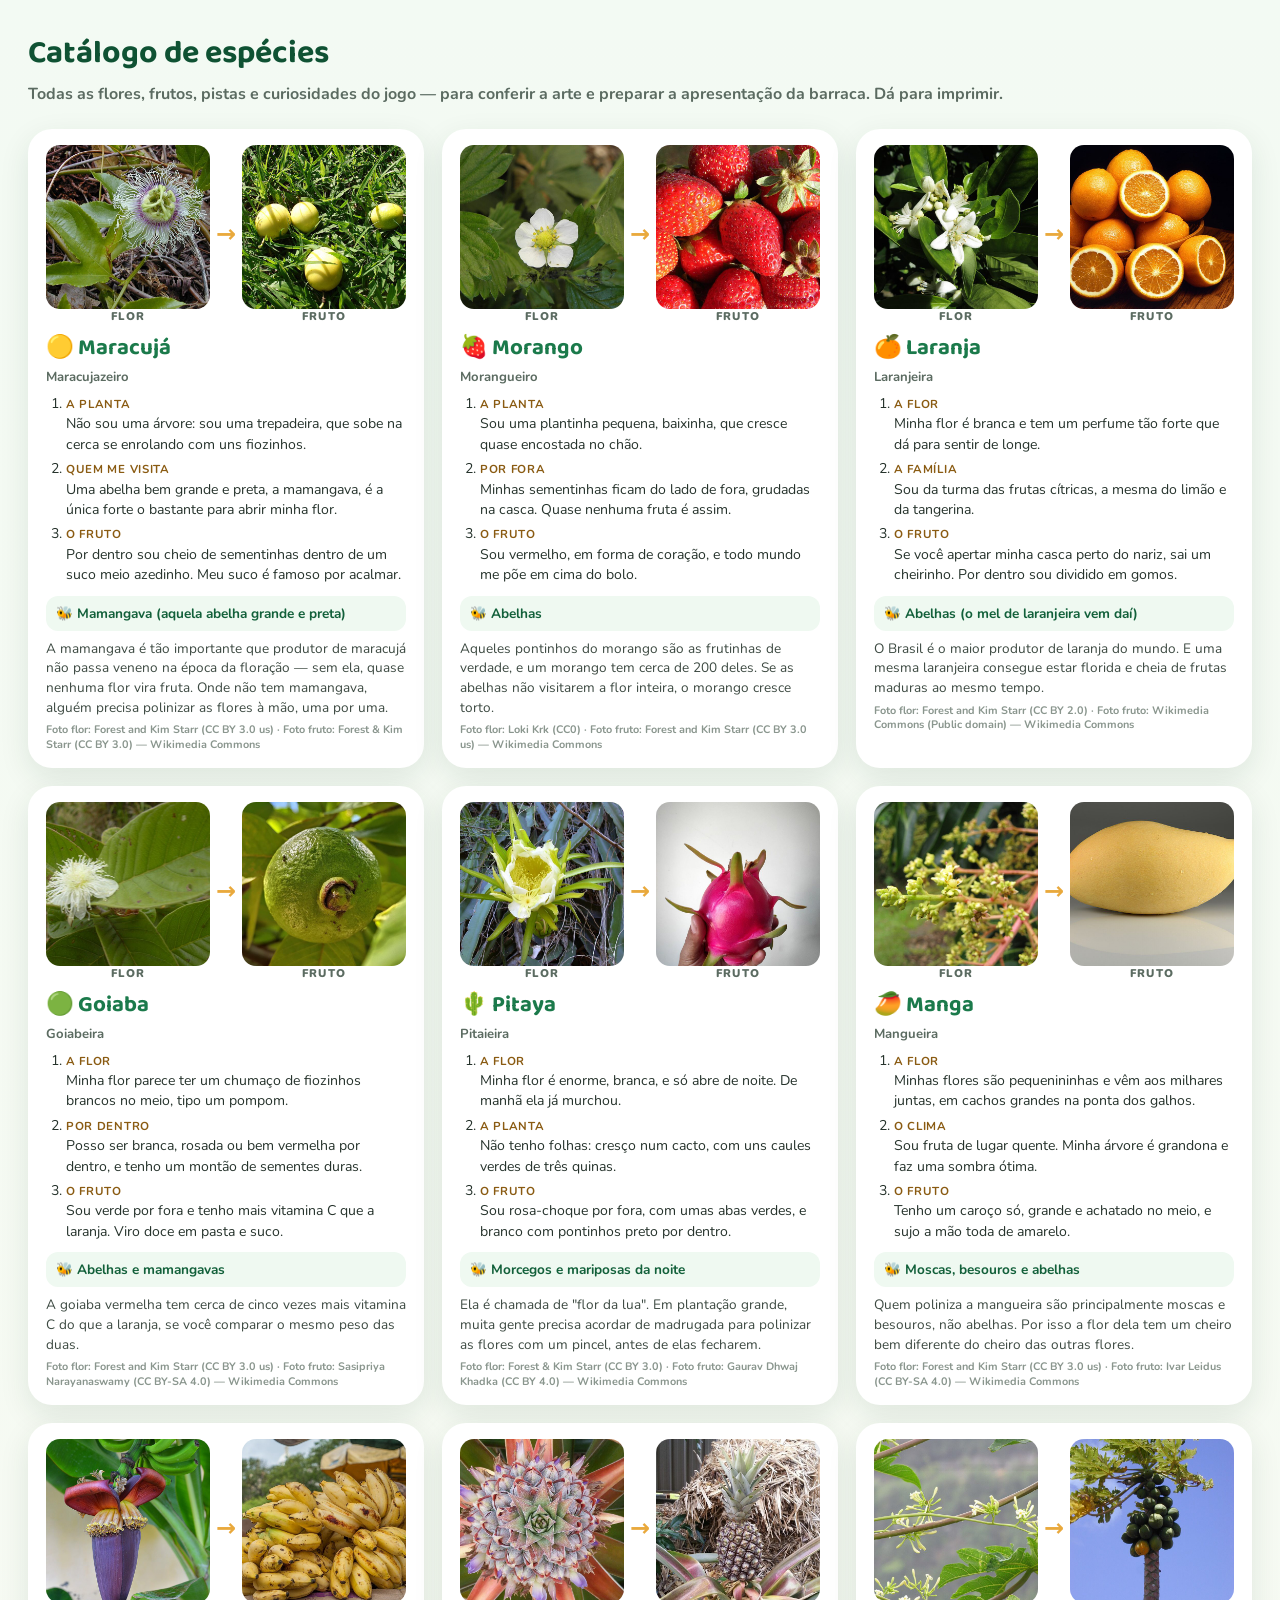
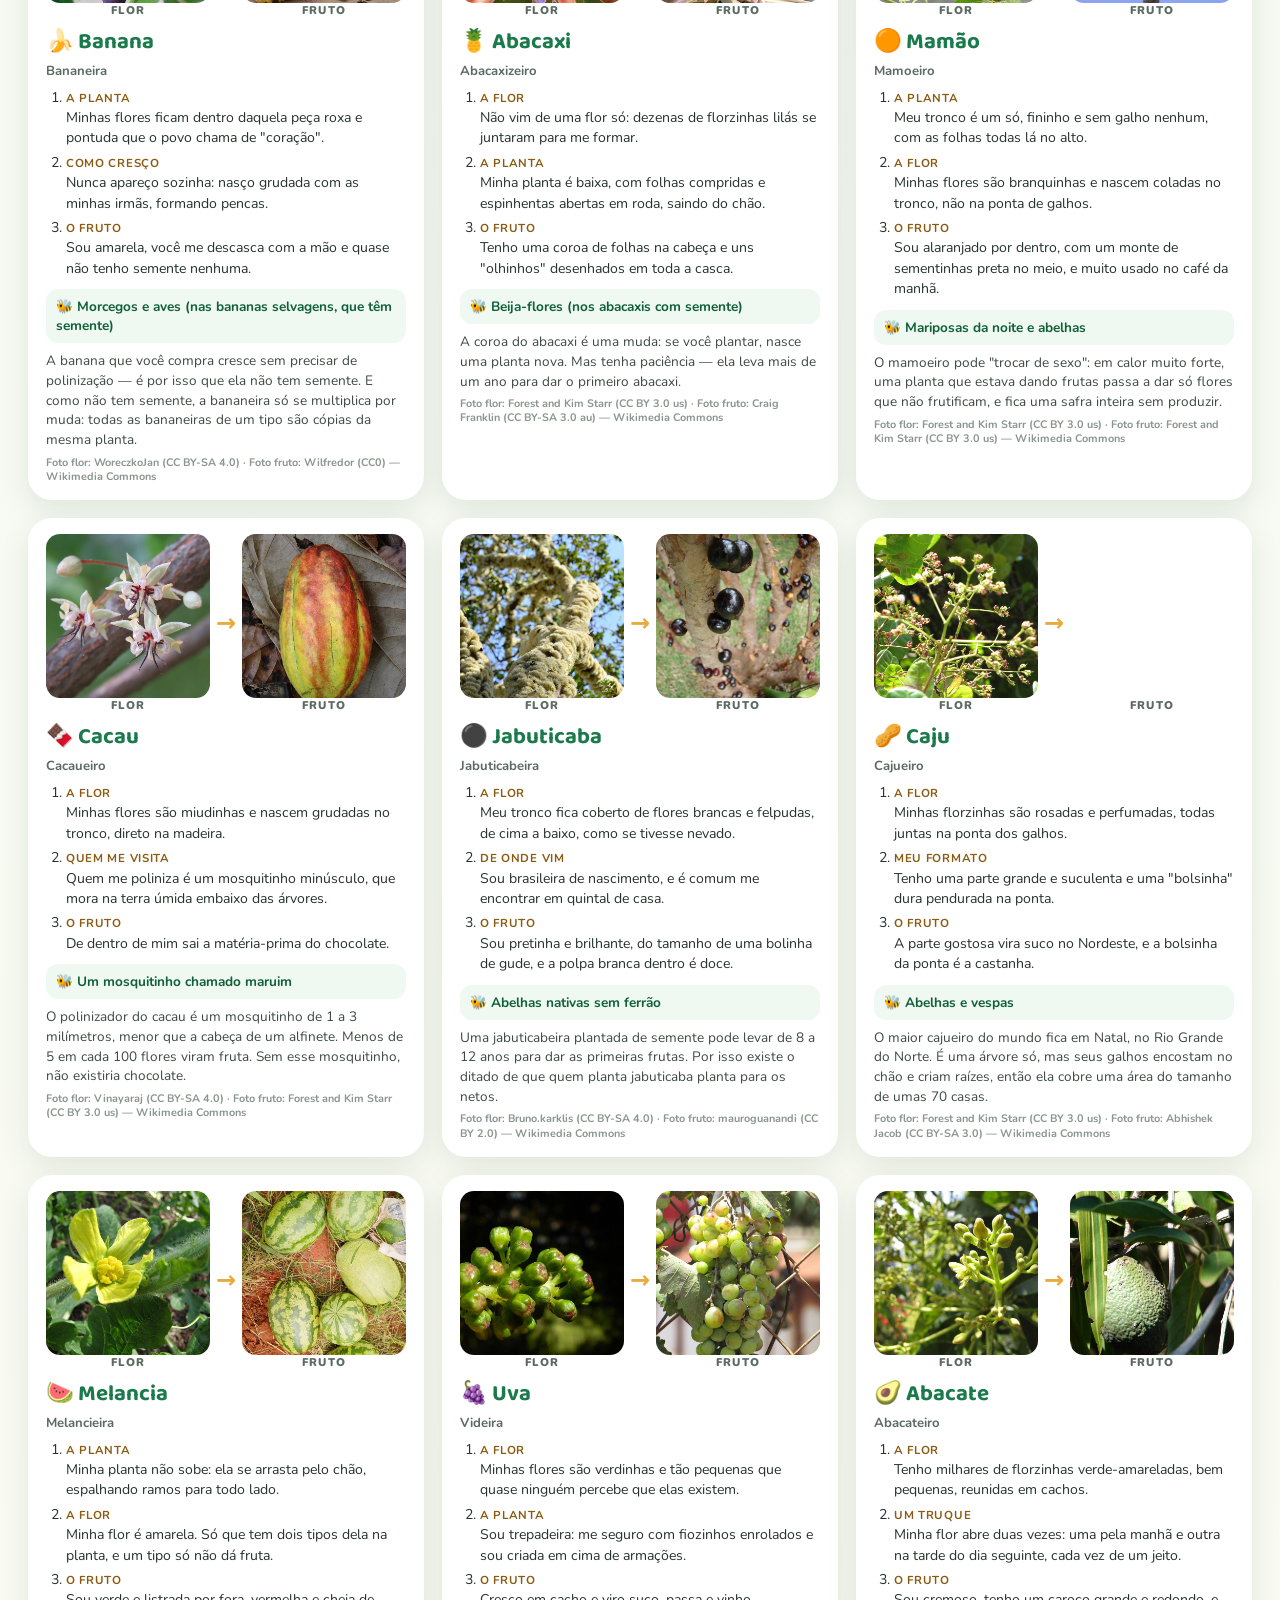
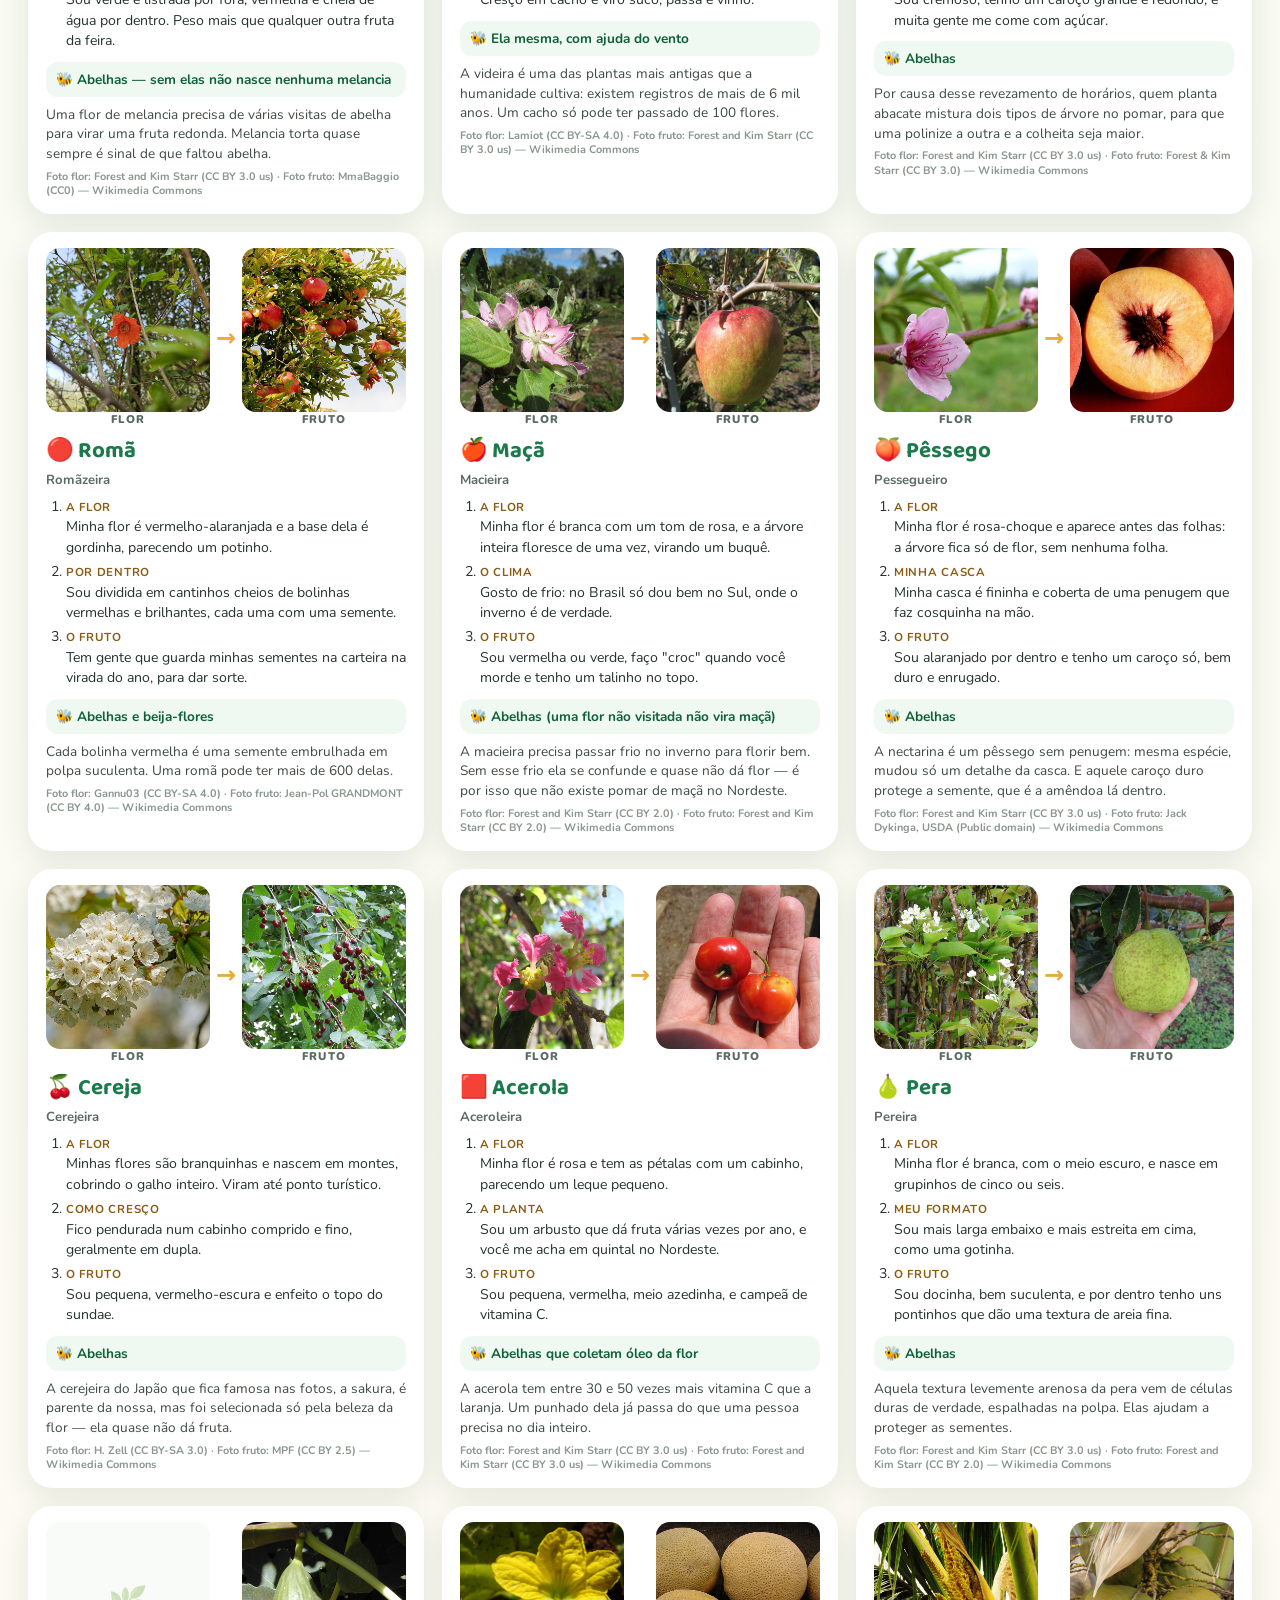
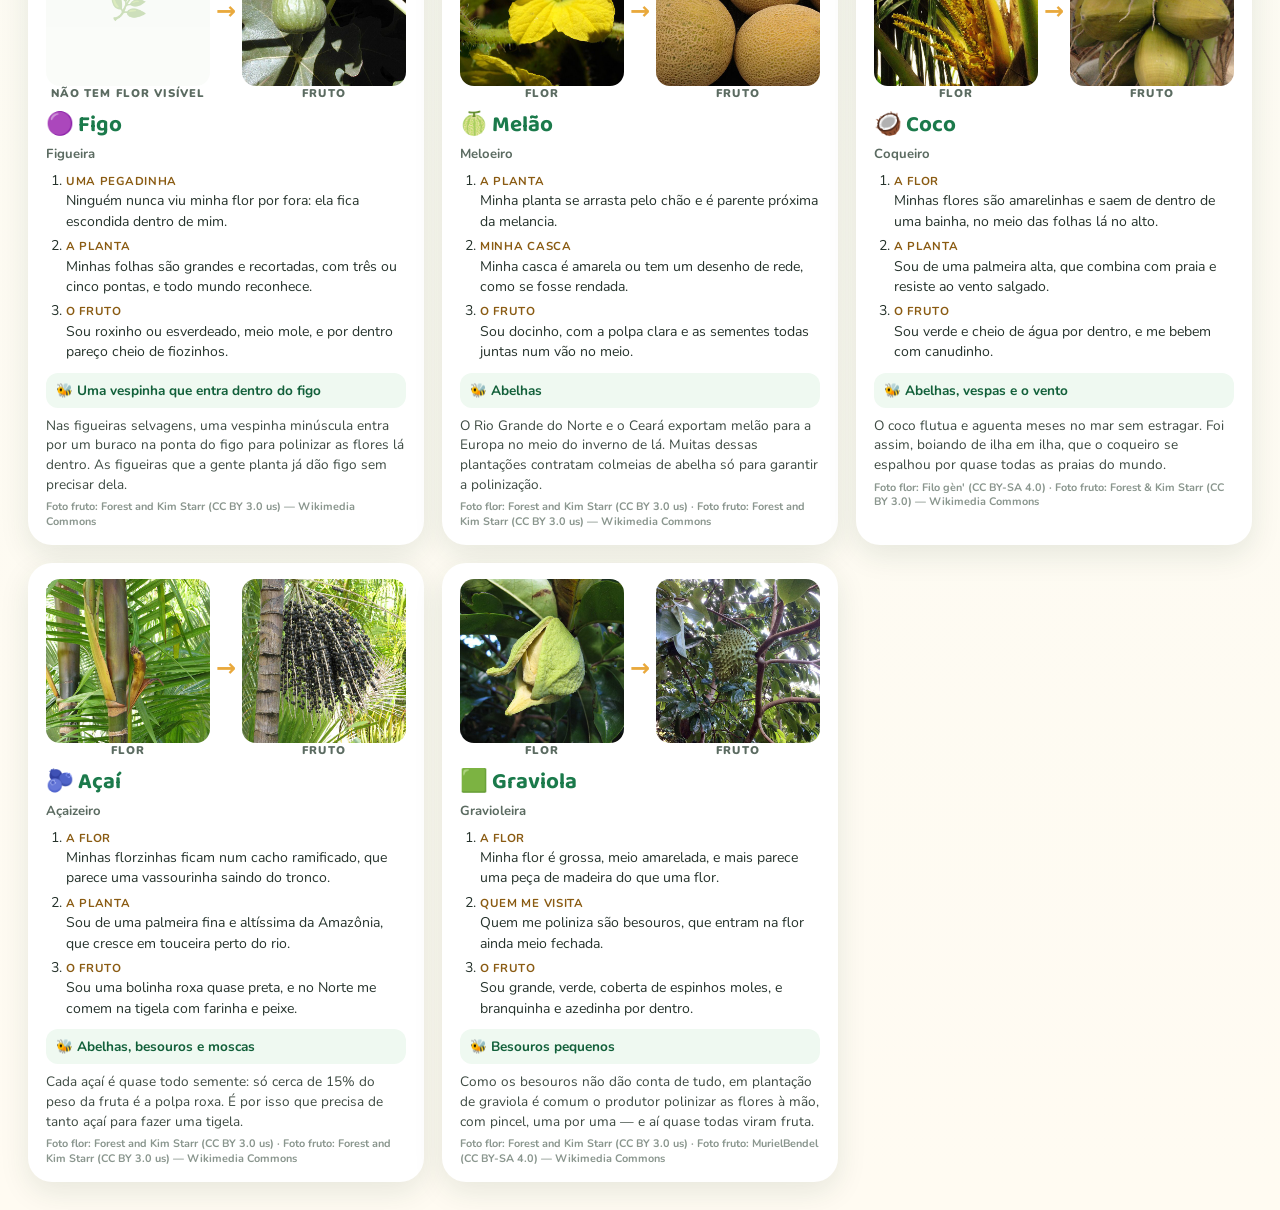
==== preview.html @ 2b6b7481 "Jogo "Que Fruto Nascerá Aqui?" Jogo educativo de fruticultura para feira escolar: o aluno vê a foto " ====
<!DOCTYPE html>
<html lang="pt-BR">
<head>
<meta charset="utf-8">
<meta name="viewport" content="width=device-width, initial-scale=1">
<title>Catálogo de espécies — Que Fruto Nascerá Aqui?</title>
<link href="https://fonts.googleapis.com/css2?family=Baloo+2:wght@600;800&family=Nunito:wght@400;700;900&display=swap" rel="stylesheet">
<style>
  body{margin:0;padding:28px;font-family:'Nunito',system-ui,sans-serif;color:#26332C;
       background:linear-gradient(180deg,#F3FAF3,#FFFBF2)}
  h1{font-family:'Baloo 2',sans-serif;color:#0F5233;margin:0 0 4px;font-size:2rem}
  .sub{color:#5B6B61;font-weight:700;margin:0 0 24px}
  .grade{display:grid;grid-template-columns:repeat(auto-fill,minmax(330px,1fr));gap:18px}
  .card{background:#fff;border-radius:24px;padding:16px 18px;box-shadow:0 10px 30px rgba(24,60,40,.10)}
  .par{display:flex;align-items:center;gap:6px}
  .par figure{margin:0;flex:1;text-align:center}
  .par svg{width:100%;height:auto;display:block}
  .par img{width:100%;aspect-ratio:1;object-fit:cover;border-radius:14px;display:block}
  .par .art-vazia{aspect-ratio:1;display:grid;place-items:center;font-size:2rem;opacity:.3;background:#EEF4EA;border-radius:14px}
  .cred{margin:6px 0 0;font-size:.68rem;color:#8A968E;font-weight:700;line-height:1.3}
  .par figcaption{font-size:.7rem;font-weight:900;letter-spacing:.1em;text-transform:uppercase;color:#5B6B61}
  .seta{font-size:1.5rem;color:#E9A93C;font-weight:900}
  h2{font-family:'Baloo 2',sans-serif;margin:6px 0 2px;color:#1B7A4B;font-size:1.4rem}
  .planta{font-size:.82rem;color:#5B6B61;font-weight:700;margin:0 0 8px}
  ol{margin:0;padding-left:20px}
  ol li{font-size:.88rem;line-height:1.45;margin-bottom:4px}
  ol li b{color:#8A5B12;font-size:.72rem;text-transform:uppercase;letter-spacing:.06em}
  .pol{margin:10px 0 0;font-size:.85rem;background:#EFF9F1;border-radius:12px;padding:8px 10px;font-weight:700;color:#12603A}
  .cur{margin:8px 0 0;font-size:.85rem;line-height:1.45;color:#3D4A42}
  @media print{body{background:#fff}.card{break-inside:avoid;box-shadow:none;border:1px solid #ddd}}
</style>
</head>
<body>
<h1>Catálogo de espécies</h1>
<p class="sub">Todas as flores, frutos, pistas e curiosidades do jogo — para conferir a arte e preparar a apresentação da barraca. Dá para imprimir.</p>
<div class="grade" id="grade"></div>

<script src="js/art.js"></script>
<script src="js/creditos.js"></script>
<script src="js/midia.js"></script>
<script src="js/data.js"></script>
<script>
function creditoDe(e) {
  var out = [];
  ['flor', 'fruto'].forEach(function (t) {
    var c = Midia.credito(e.id, t);
    if (c) out.push('Foto ' + t + ': ' + c.autor + ' (' + c.licenca + ')');
  });
  return out.join(' · ') + (out.length ? ' — Wikimedia Commons' : '');
}

document.getElementById('grade').innerHTML = DB.especies.map(function (e) {
  return '<div class="card">' +
    '<div class="par">' +
      '<figure>' + Midia.mini(e.id, 'flor') + '<figcaption>' +
        (e.soFruto ? 'não tem flor visível' : 'flor') + '</figcaption></figure>' +
      '<div class="seta">→</div>' +
      '<figure>' + Midia.mini(e.id, 'fruto') + '<figcaption>fruto</figcaption></figure>' +
    '</div>' +
    '<h2>' + e.emoji + ' ' + e.nome + '</h2>' +
    '<p class="planta">' + e.planta + '</p>' +
    '<ol>' + e.pistas.map(function (p) { return '<li><b>' + p.t + '</b><br>' + p.d + '</li>'; }).join('') + '</ol>' +
    '<p class="pol">🐝 ' + e.polinizador + '</p>' +
    '<p class="cur">' + e.curiosidade + '</p>' +
    '<p class="cred">' + creditoDe(e) + '</p>' +
  '</div>';
}).join('');
</script>
</body>
</html>
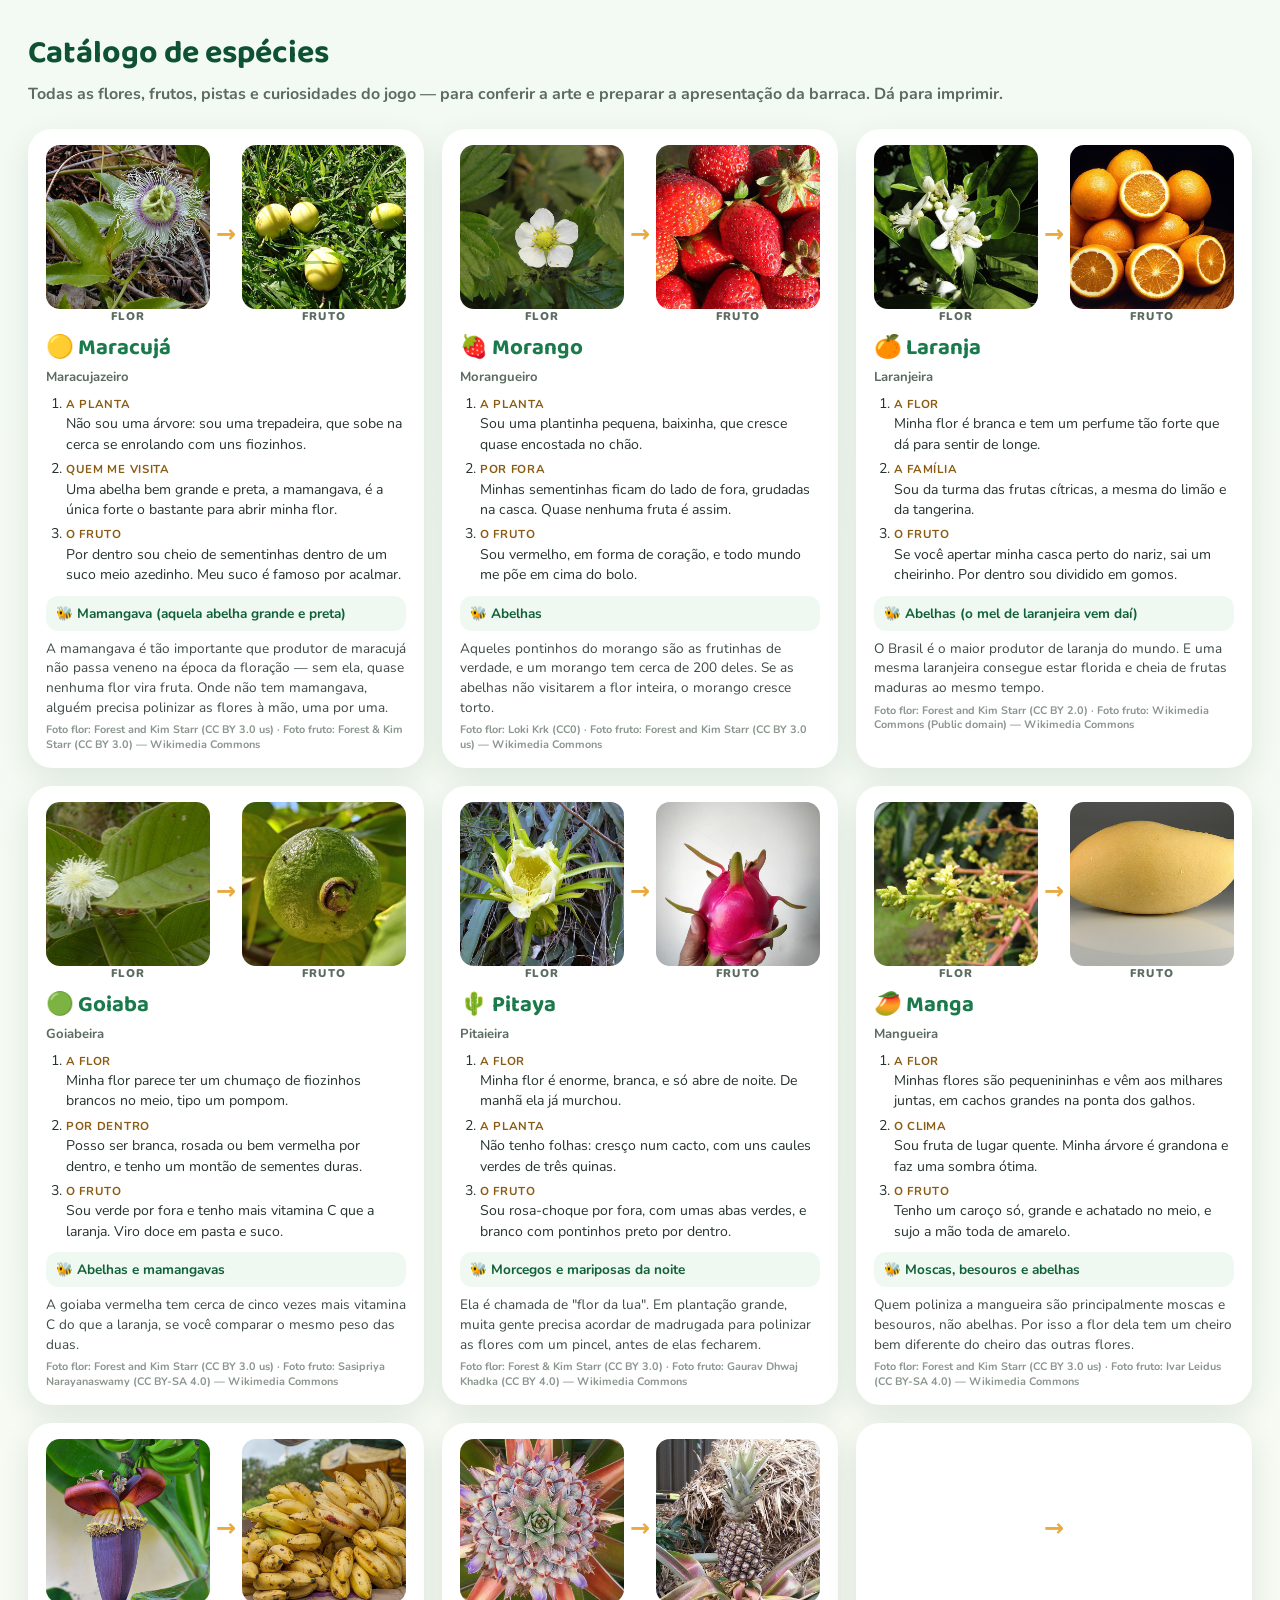
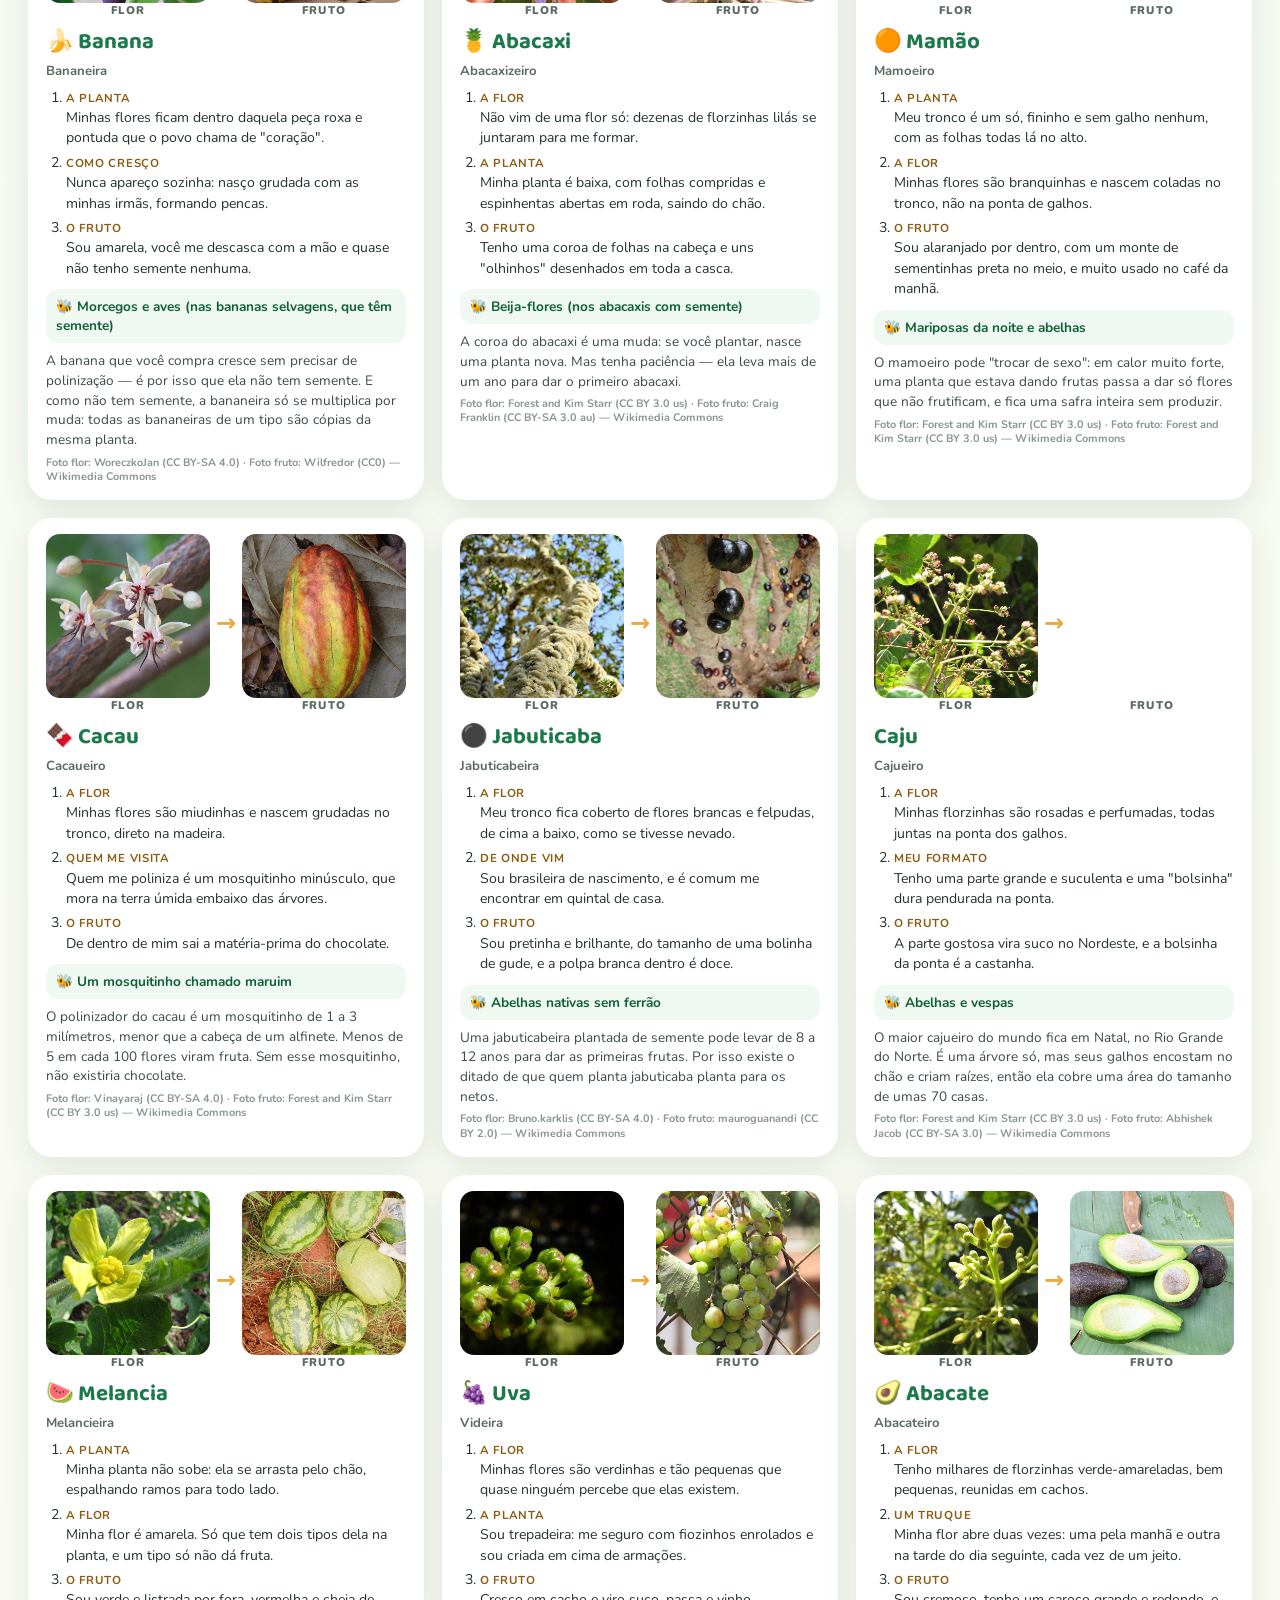
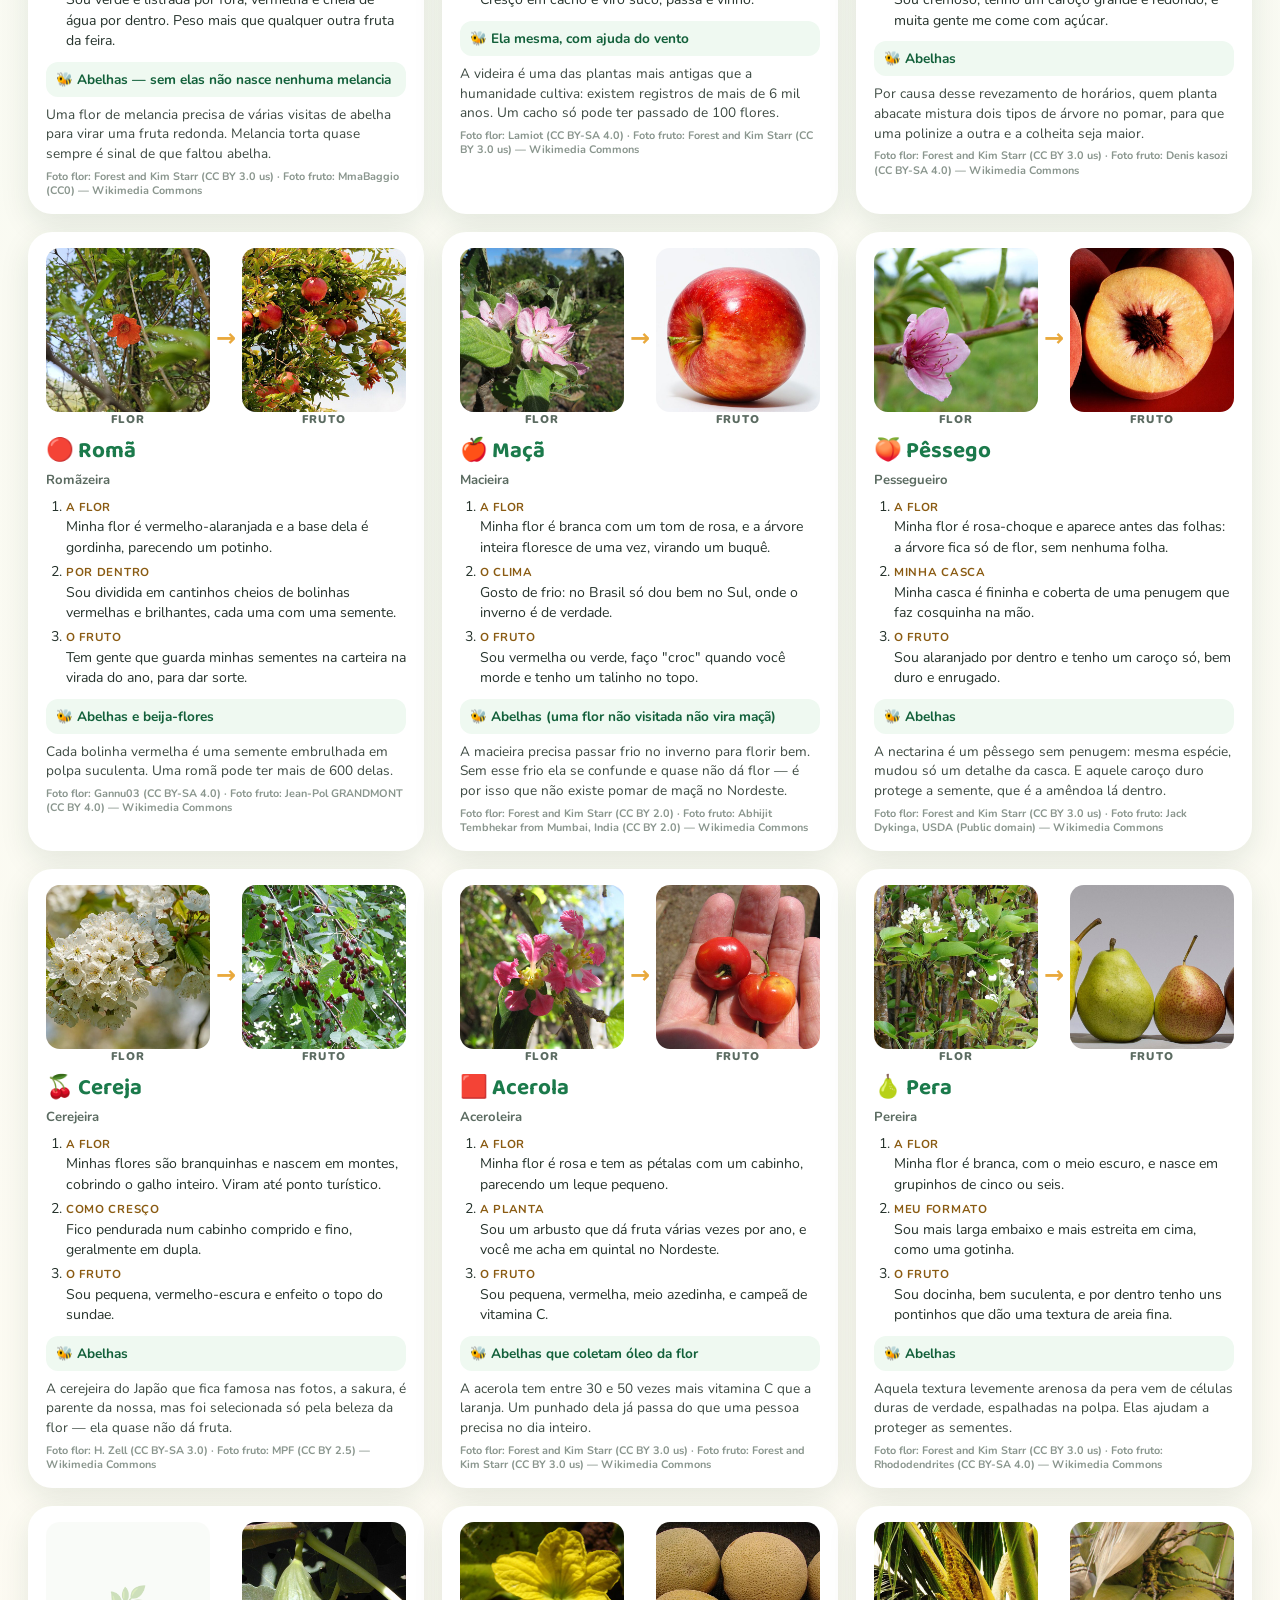
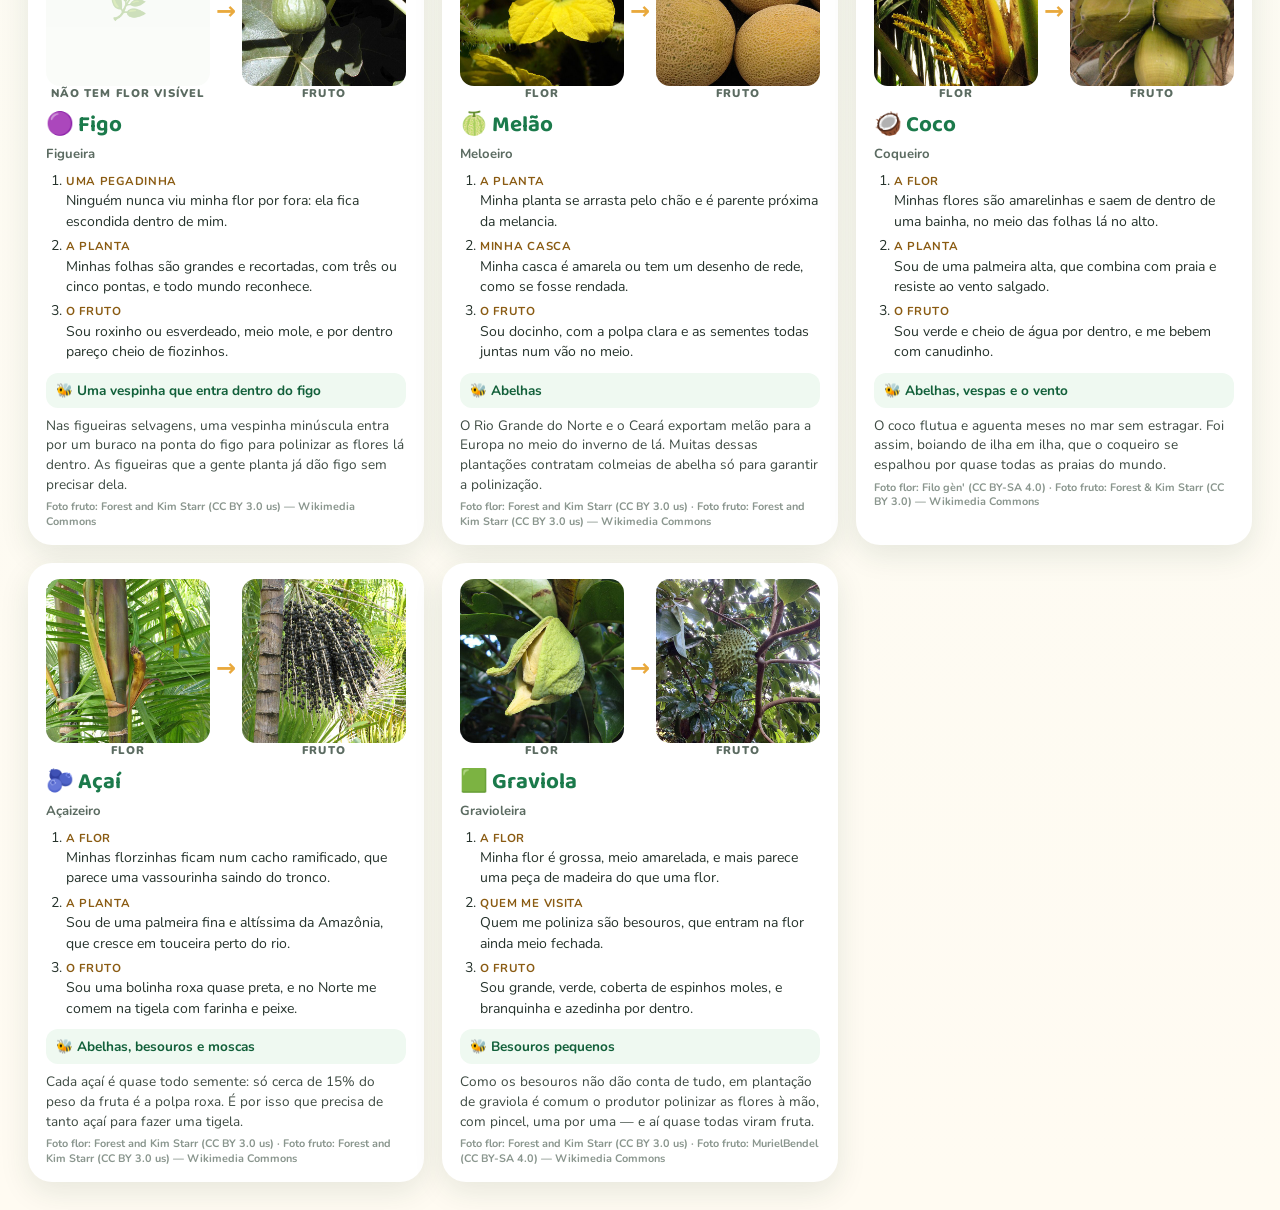
==== commit 0007ca8d: "Troca fotos de pera, maca e abacate; tira o emoji de amendoim do caju" ====
--- a/preview.html
+++ b/preview.html
@@ -57,7 +57,7 @@
       '<div class="seta">→</div>' +
       '<figure>' + Midia.mini(e.id, 'fruto') + '<figcaption>fruto</figcaption></figure>' +
     '</div>' +
-    '<h2>' + e.emoji + ' ' + e.nome + '</h2>' +
+    '<h2>' + (e.emoji ? e.emoji + ' ' : '') + e.nome + '</h2>' +
     '<p class="planta">' + e.planta + '</p>' +
     '<ol>' + e.pistas.map(function (p) { return '<li><b>' + p.t + '</b><br>' + p.d + '</li>'; }).join('') + '</ol>' +
     '<p class="pol">🐝 ' + e.polinizador + '</p>' +
